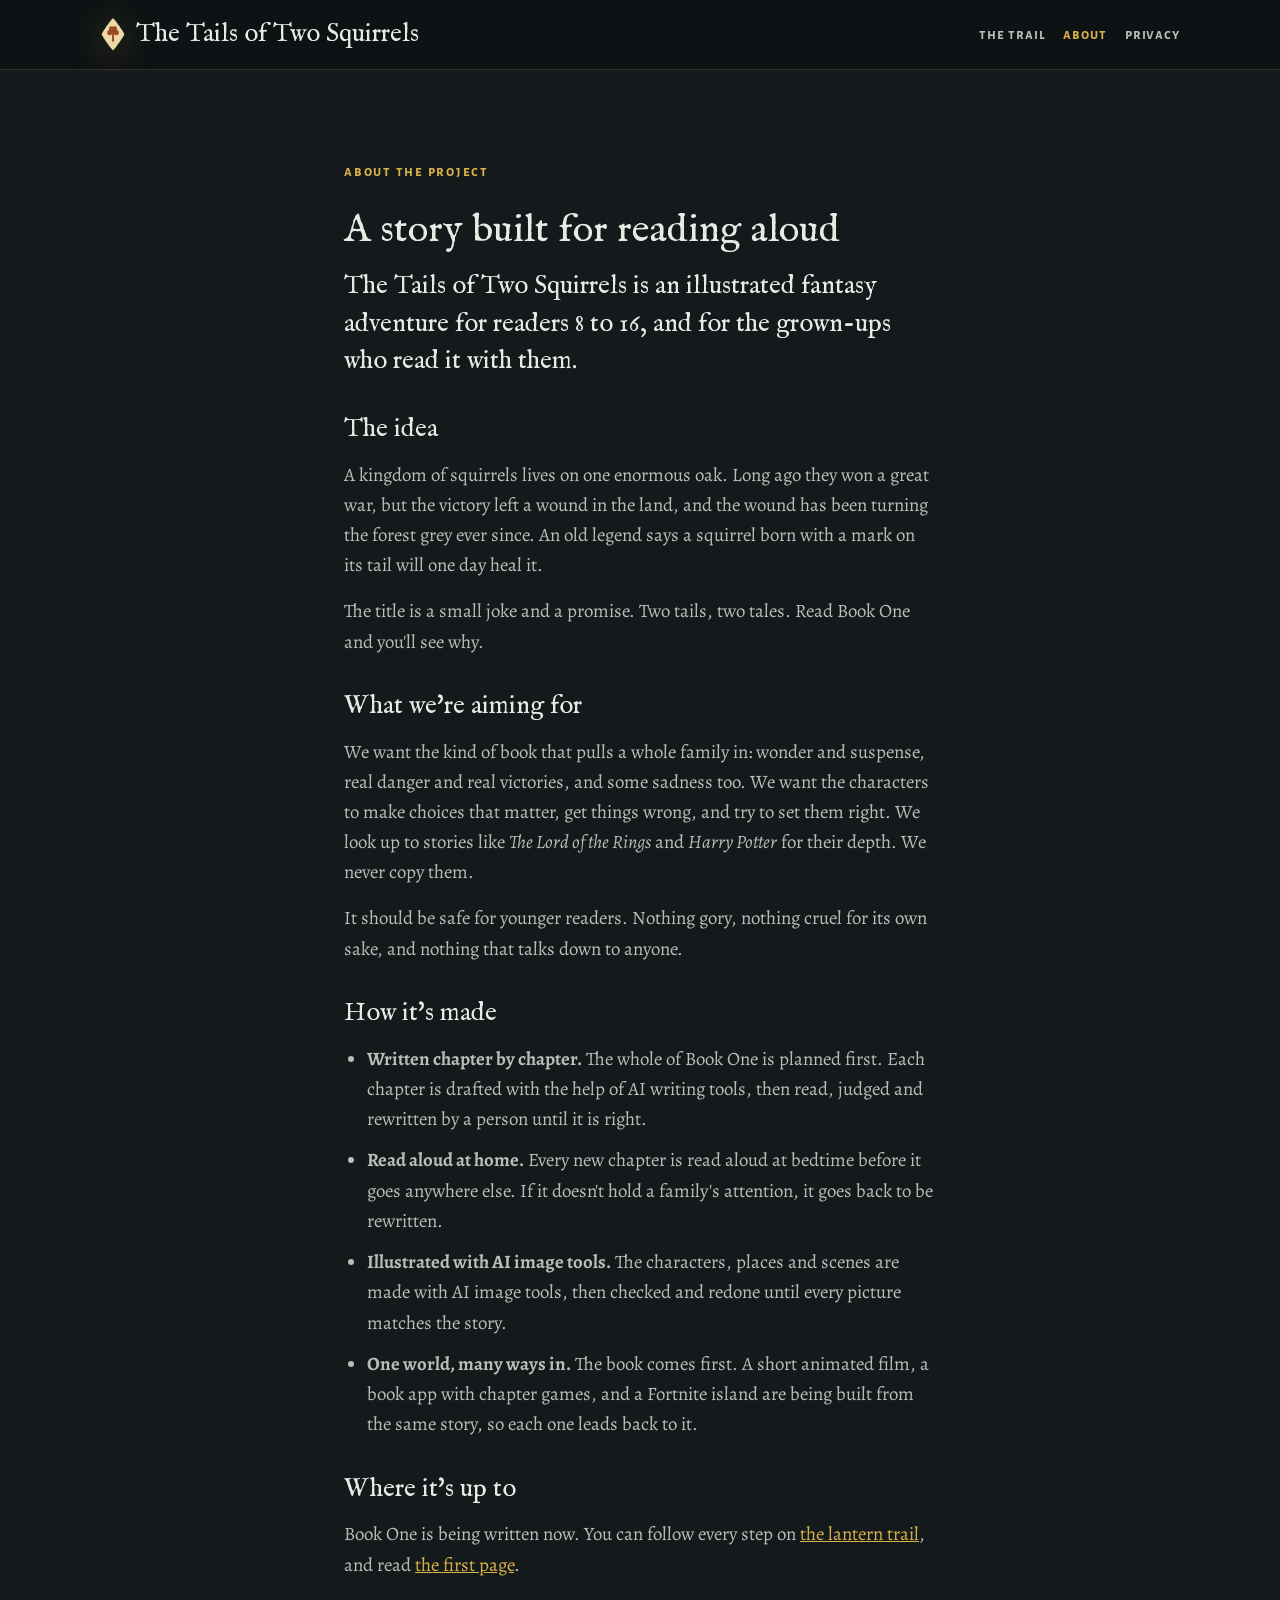
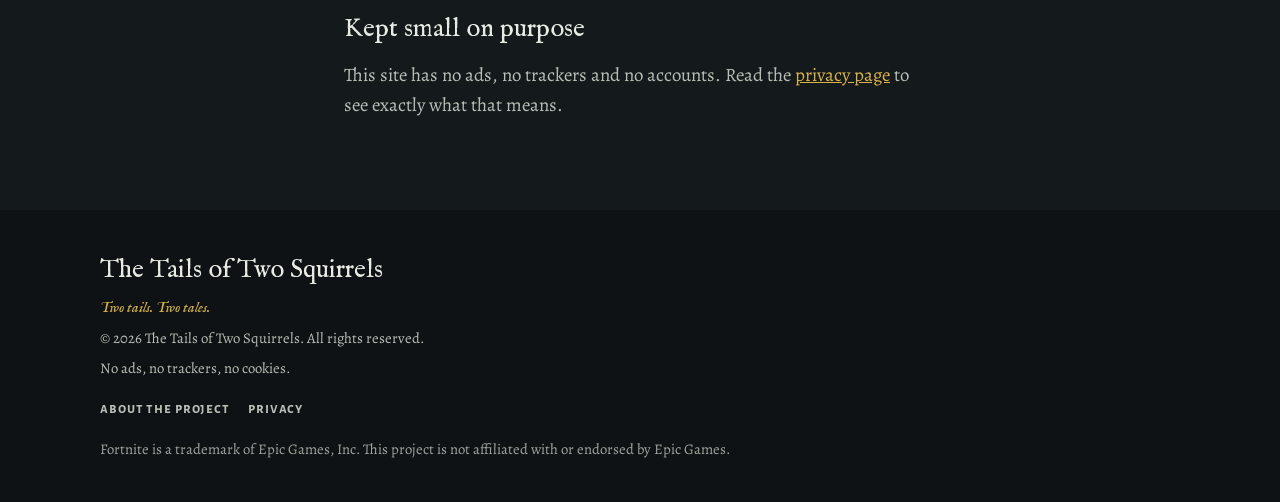
==== about.html @ 354cfd01 "site v1" ====
<!doctype html>
<html lang="en">
<head>
<meta charset="utf-8">
<meta name="viewport" content="width=device-width, initial-scale=1, viewport-fit=cover">
<title>About the Project | The Tails of Two Squirrels</title>
<meta name="description" content="What The Tails of Two Squirrels is, who it is for, and how it is being made.">
<meta name="theme-color" content="#14191c">
<link rel="icon" href="data:image/svg+xml,<svg xmlns='http://www.w3.org/2000/svg' viewBox='0 0 120 160'><path d='M60 6 C64 6 112 72 112 80 C112 88 64 154 60 154 C56 154 8 88 8 80 C8 72 56 6 60 6 Z' fill='%23EBD9A6'/><g fill='%239A4A26'><circle cx='60' cy='62' r='17'/><circle cx='45' cy='72' r='12'/><circle cx='75' cy='72' r='12'/><circle cx='52' cy='54' r='11'/><circle cx='68' cy='54' r='11'/><path d='M56 78 L64 78 L65 112 C65 114 55 114 55 112 Z'/></g></svg>">
<link rel="canonical" href="https://thetailsoftwosquirrels.com/about.html">
<style>
@font-face{font-family:"IM Fell English";font-style:normal;font-weight:400;font-display:swap;src:url([data-uri]) format("woff2");}
@font-face{font-family:"IM Fell English";font-style:italic;font-weight:400;font-display:swap;src:url([data-uri]) format("woff2");}
@font-face{font-family:"Alegreya";font-style:normal;font-weight:400;font-display:swap;src:url([data-uri]) format("woff2");}
@font-face{font-family:"Alegreya";font-style:italic;font-weight:400;font-display:swap;src:url([data-uri]) format("woff2");}
@font-face{font-family:"Alegreya";font-style:normal;font-weight:500;font-display:swap;src:url([data-uri]) format("woff2");}
@font-face{font-family:"Alegreya";font-style:normal;font-weight:700;font-display:swap;src:url([data-uri]) format("woff2");}
@font-face{font-family:"Alegreya Sans SC";font-style:normal;font-weight:500;font-display:swap;src:url([data-uri]) format("woff2");}
@font-face{font-family:"Alegreya Sans SC";font-style:normal;font-weight:700;font-display:swap;src:url([data-uri]) format("woff2");}
/* Layout: a seam down the middle. The hero splits light kingdom / Dark Forest; bands below alternate
   warm day and blue-grey night; the title itself changes colour at the seam. One committed look, both bands always shown. */
:root {
  color-scheme: dark;
  --night: #14191c;      /* Dark Forest ground, slight blue-green */
  --night-2: #1d2427;    /* raised night surface */
  --ash: #b9bfb6;        /* grey-forest text on night */
  --mist: #e7ebe4;       /* headings on night */
  --day: #f3e3bd;        /* kingdom daylight, honey parchment */
  --day-2: #fbf1d8;      /* raised day surface */
  --ink: #2a1d14;        /* text on day, bark-brown */
  --ink-soft: #5b4636;
  --russet: #b4532a;     /* squirrel fur, the accent */
  --gold: #d9b24a;       /* lantern gold, used on night */
  --gold-deep: #7a5712;  /* gold that reads on day */
  --moss: #33452e;
  --royal: #2f4f8a;      /* kingdom blue */
  --rot: #7fcfc0;        /* cool rot-glow, used sparingly */
  --cream-mark: #ebd9a6;

  --f-display: "IM Fell English", "Iowan Old Style", "Palatino Linotype", Palatino, Georgia, serif;
  --f-body: "Alegreya", "Iowan Old Style", "Palatino Linotype", Georgia, serif;
  --f-label: "Alegreya Sans SC", "Gill Sans", "Trebuchet MS", system-ui, sans-serif;

  --step--1: clamp(0.84rem, 0.8rem + 0.15vw, 0.92rem);
  --step-0: clamp(1.06rem, 1rem + 0.25vw, 1.18rem);
  --step-1: clamp(1.3rem, 1.15rem + 0.6vw, 1.6rem);
  --step-2: clamp(1.7rem, 1.4rem + 1.3vw, 2.5rem);
  --step-3: clamp(2.6rem, 1.8rem + 3.6vw, 5rem);

  --gutter: clamp(16px, 4vw, 40px);
  --radius: 6px;
}

*, *::before, *::after { box-sizing: border-box; }
html { scroll-behavior: smooth; }
@media (prefers-reduced-motion: reduce) { html { scroll-behavior: auto; } }
body {
  margin: 0;
  background: var(--night);
  color: var(--ash);
  font-family: var(--f-body);
  font-size: var(--step-0);
  line-height: 1.6;
  -webkit-font-smoothing: antialiased;
}
img { max-width: 100%; height: auto; display: block; }
figure { margin: 0; }
h1, h2, h3 { font-family: var(--f-display); font-weight: 400; line-height: 1.12; text-wrap: balance; margin: 0; }
h2 { font-size: var(--step-2); }
h3 { font-size: var(--step-1); }
p { margin: 0; }
a { color: inherit; }
:focus-visible { outline: 3px solid var(--gold); outline-offset: 3px; border-radius: 2px; }

.skip { position: absolute; left: -9999px; top: 0; background: var(--gold); color: var(--ink); padding: 8px 14px; z-index: 10; }
.skip:focus { left: 16px; top: 16px; }

.wrap { max-width: 1160px; margin-inline: auto; padding-inline: var(--gutter); }
.band { padding-block: clamp(48px, 7vw, 96px); }
.band-night { background: var(--night); color: var(--ash); }
.band-night h2, .band-night h3 { color: var(--mist); }
.band-day { background: var(--day); color: var(--ink); }
.band-day h2, .band-day h3 { color: var(--ink); }

.eyebrow {
  font-family: var(--f-label); font-weight: 700; letter-spacing: 0.12em; text-transform: lowercase;
  font-size: var(--step--1); color: var(--gold); margin-bottom: 0.6rem;
}
.band-day .eyebrow { color: var(--gold-deep); }
.section-head { display: grid; gap: 0.25rem; max-width: 44rem; margin-bottom: clamp(28px, 5vw, 48px); }
.lede { margin-top: 0.75rem; }

/* ---------- Hero: the whole world in one long view ---------- */
.hero { position: relative; background: var(--night); color: var(--mist); overflow: hidden; }
.world { position: relative; overflow-x: auto; overflow-y: hidden; scrollbar-width: none; -webkit-overflow-scrolling: touch; }
.world::-webkit-scrollbar { display: none; }
.world-pan { position: relative; width: 260%; }
.world-img { width: 100%; height: auto; display: block; }
.world::after { content: ""; position: absolute; inset: 0; pointer-events: none; }
.pins { list-style: none; margin: 0; padding: 0; position: absolute; inset: 0; }
.pin { position: absolute; left: var(--x); top: var(--y); transform: translate(-50%, -50%); }
.pin a { display: flex; align-items: center; gap: 6px; text-decoration: none; }
.pin-n {
  width: 28px; height: 28px; display: grid; place-items: center; border-radius: 50%;
  background: rgba(20,25,28,0.78); border: 1.5px solid var(--gold); color: var(--gold);
  font-family: var(--f-label); font-weight: 700; font-size: 0.85rem;
  box-shadow: 0 0 0 4px rgba(217,178,74,0.18);
}
.pin-l {
  font-family: var(--f-label); font-weight: 700; letter-spacing: 0.06em; text-transform: lowercase; font-size: 0.82rem;
  color: var(--mist); background: rgba(20,25,28,0.72); padding: 3px 9px; border-radius: 999px; white-space: nowrap;
}
.pin a:hover .pin-n, .pin a:focus-visible .pin-n { background: var(--gold); color: #14191c; }
.swipe-hint {
  position: absolute; right: 12px; bottom: 12px; font-family: var(--f-label); font-weight: 700; letter-spacing: 0.06em;
  text-transform: lowercase; font-size: 0.78rem; color: var(--mist); background: rgba(20,25,28,0.72); padding: 5px 10px; border-radius: 999px; pointer-events: none;
}
.world-wrap { position: relative; }
.world-fade { position: absolute; left: 0; right: 0; bottom: 0; height: 30%; background: linear-gradient(0deg, var(--night), rgba(20,25,28,0)); pointer-events: none; }

.hero-copy {
  position: relative; display: grid; justify-items: center; text-align: center; gap: 0.9rem;
  padding: 0 var(--gutter) clamp(48px, 8vw, 88px); margin-top: -1.2rem;
}
.mark { width: 60px; height: auto; filter: drop-shadow(0 4px 18px rgba(217,178,74,0.35)); }
.mark-small { width: 52px; flex: none; }
.hero .eyebrow { margin: 0.2rem 0 0; }
.title {
  font-size: var(--step-3); line-height: 1.02; max-width: 12ch;
  background: linear-gradient(90deg, #f6d27a 0%, #f0c35a 38%, #c9d3cf 72%, #aebbb8 100%);
  -webkit-background-clip: text; background-clip: text; color: transparent;
}
.t-small { font-style: italic; font-size: 0.62em; }
.tagline { font-family: var(--f-display); font-style: italic; font-size: var(--step-1); color: var(--mist); }
.hero-sub { max-width: 36rem; color: var(--mist); }
.hero-links { display: flex; flex-wrap: wrap; justify-content: center; gap: 12px; margin-top: 0.5rem; }
.hero-links a {
  font-family: var(--f-label); font-weight: 700; letter-spacing: 0.06em; text-transform: lowercase;
  text-decoration: none; padding: 10px 18px; border-radius: 999px; border: 1px solid rgba(231,235,228,0.35);
  min-height: 44px; display: inline-flex; align-items: center;
}
.hero-links a:first-child { background: var(--gold); color: var(--ink); border-color: var(--gold); }
.hero-links a:hover { border-color: var(--mist); }

@media (min-width: 760px) {
  .world { overflow: hidden; }
  .world-pan { width: 100%; }
  .swipe-hint { display: none; }
  .hero-copy { margin-top: clamp(-9rem, -10vw, -4rem); }
  .world-fade { height: 45%; }
  .mark { width: 72px; }
}
@media (max-width: 759px) {
  .pin-l { display: none; }
}

/* ---------- Legend ---------- */
.legend-grid { display: grid; gap: clamp(28px, 5vw, 64px); align-items: start; }
.legend-art img { border-radius: var(--radius); }
.legend-art figcaption { font-size: var(--step--1); color: var(--ash); opacity: 0.8; margin-top: 0.5rem; font-style: italic; }
.legend-text { display: grid; gap: 1rem; max-width: 36rem; min-width: 0; }
.legend-text h2 { margin-bottom: 0.25rem; }
.kicker { color: var(--mist); font-style: italic; }
.rhyme {
  margin: 0.75rem 0 0; padding: 1.1rem 0 0; border-top: 1px solid rgba(217,178,74,0.4);
  font-family: var(--f-display); font-size: var(--step-1); line-height: 1.4; color: var(--gold);
}
.rhyme footer { font-family: var(--f-label); font-size: var(--step--1); letter-spacing: 0.1em; text-transform: lowercase; color: var(--ash); margin-top: 0.5rem; }
@media (min-width: 900px) {
  .legend-grid { grid-template-columns: 1.05fr 1fr; }
  .legend-art { position: sticky; top: calc(env(safe-area-inset-top, 0px) + 24px); }
}

/* ---------- Cast (split band) ---------- */
.band-split { background: var(--night-2); color: var(--ash); }
.band-split .section-head h2 { color: var(--mist); }
.cast-note { margin-top: 0.5rem; }
.cast { list-style: none; margin: 0; padding: 0; display: grid; gap: 14px; grid-template-columns: 1fr; }
.who { display: grid; align-content: start; grid-template-columns: 112px 1fr; gap: 16px; align-items: center; padding: 14px; border-radius: var(--radius); }
.who img { width: 112px; aspect-ratio: 340 / 560; object-fit: cover; object-position: top; border-radius: 4px; background: #555; }
.who-text { display: grid; gap: 0.3rem; min-width: 0; }
.who-light { background: var(--day-2); color: var(--ink); }
.who-light h3 { color: var(--ink); }
.who-light .role { color: var(--royal); }
.who-dark { background: #101416; color: var(--ash); box-shadow: inset 0 0 0 1px rgba(127,207,192,0.18); }
.who-dark h3 { color: var(--mist); }
.who-dark .role { color: var(--rot); }
.role { font-family: var(--f-label); font-weight: 700; letter-spacing: 0.1em; text-transform: lowercase; font-size: var(--step--1); }
@media (min-width: 640px) {
  .cast { grid-template-columns: repeat(2, minmax(0, 1fr)); }
  .cast > :last-child { grid-column: 1 / -1; }
}
@media (min-width: 1000px) {
  .cast { grid-template-columns: repeat(5, minmax(0, 1fr)); }
  .cast > :last-child { grid-column: auto; }
  .who { grid-template-columns: 1fr; align-items: start; }
  .who img { width: 100%; }
}

/* ---------- World ---------- */
.places { display: grid; gap: 18px; grid-template-columns: 1fr; }
.place { display: grid; background: var(--day-2); border-radius: var(--radius); overflow: hidden; }
.place img { width: 100%; aspect-ratio: 16 / 9; object-fit: cover; }
.place-text { padding: 18px 20px 22px; display: grid; gap: 0.4rem; min-width: 0; }
.place-text p { color: var(--ink-soft); }
.place-dark { background: var(--night-2); }
.place-dark h3 { color: var(--mist); }
.place-dark .place-text p { color: var(--ash); }
@media (min-width: 760px) {
  .places { grid-template-columns: repeat(2, minmax(0, 1fr)); }
  .place-wide { grid-column: 1 / -1; grid-template-columns: 1.5fr 1fr; align-items: center; }
  .place-wide img { height: 100%; }
}

/* ---------- The lantern trail ---------- */
.trail-band { position: relative; background: var(--night); color: var(--ash); overflow: hidden; }
.trail-band h2, .trail-band h3 { color: var(--mist); }
.trail-bg { position: absolute; inset: 0; background: url("assets/img/world-1200.webp") center / cover no-repeat; opacity: 0.16; filter: blur(2px) saturate(0.7); }
.trail-band .wrap { position: relative; }
.legend-key { list-style: none; margin: 0.9rem 0 0; padding: 0; display: flex; flex-wrap: wrap; gap: 18px; font-family: var(--f-label); font-weight: 700; letter-spacing: 0.06em; text-transform: lowercase; font-size: var(--step--1); }
.legend-key li { display: inline-flex; align-items: center; gap: 8px; }

.lamp { --s: 22px; width: var(--s); height: calc(var(--s) * 1.25); display: inline-block; flex: none; position: relative;
  clip-path: polygon(50% 0, 100% 50%, 50% 100%, 0 50%); }
.lamp-lit { background: radial-gradient(circle at 50% 55%, #fff4c9 0 18%, #f2c75b 40%, #c98f22 100%); filter: drop-shadow(0 0 8px rgba(242,199,91,0.9)); }
.lamp-now { background: radial-gradient(circle at 50% 55%, #fff1c0 0 12%, #e9b44c 45%, #8a5d18 100%); animation: flicker 2.6s infinite ease-in-out; }
.lamp-dark { background: #3a4347; box-shadow: inset 0 0 0 2px #59646a; }
@keyframes flicker { 0%,100% { opacity: 1; } 40% { opacity: 0.62; } 55% { opacity: 0.95; } 70% { opacity: 0.7; } }
@media (prefers-reduced-motion: reduce) { .lamp-now { animation: none; opacity: 0.85; } }

.trail { list-style: none; margin: 0; padding: 0; position: relative; display: grid; gap: 18px; }
.trail::before { content: ""; position: absolute; left: 19px; top: 8px; bottom: 8px; width: 2px;
  background: linear-gradient(180deg, #f2c75b 0%, #e9b44c 45%, #59646a 75%, rgba(89,100,106,0) 100%); }
.step { position: relative; display: grid; grid-template-columns: 40px 1fr; gap: 14px; align-items: start; }
.step > .lamp { --s: 28px; margin: 14px 0 0 6px; }
.step-card { background: rgba(29,36,39,0.92); border-radius: var(--radius); padding: 16px 18px 18px; display: grid; gap: 0.4rem; min-width: 0; box-shadow: inset 0 0 0 1px rgba(231,235,228,0.07); }
.step-card img { border-radius: 4px; aspect-ratio: 16 / 9; object-fit: cover; width: 100%; margin-bottom: 0.4rem; }
.is-dark .step-card { background: rgba(20,25,28,0.85); }
.is-dark .step-card img { filter: saturate(0.6) brightness(0.8); }
.status { justify-self: start; font-family: var(--f-label); font-weight: 700; letter-spacing: 0.08em; text-transform: lowercase; font-size: var(--step--1); padding: 2px 10px; border-radius: 999px; border: 1px solid currentColor; }
.is-lit .status { color: #14191c; background: var(--gold); border-color: var(--gold); }
.is-now .status { color: var(--gold); }
.is-dark .status { color: var(--ash); border-style: dashed; }
.step-big .step-card { box-shadow: inset 0 0 0 1px rgba(217,178,74,0.45), 0 0 40px rgba(217,178,74,0.08); }
.meter { display: flex; flex-wrap: wrap; gap: 5px; margin-top: 0.4rem; }
.m { width: 12px; height: 15px; clip-path: polygon(50% 0, 100% 50%, 50% 100%, 0 50%); background: #3a4347; }
.m.on { background: radial-gradient(circle at 50% 55%, #fff4c9 0 18%, #f2c75b 45%, #c98f22 100%); }
.meter-label { font-family: var(--f-label); letter-spacing: 0.06em; font-size: var(--step--1); text-transform: lowercase; color: var(--ash); }
.meter-label strong { color: var(--gold); font-size: 1.15em; }
.nodates { margin-top: 22px; font-style: italic; color: var(--ash); }

@media (min-width: 900px) {
  .trail::before { left: 50%; transform: translateX(-50%); }
  .step { grid-template-columns: 1fr 56px 1fr; gap: 0; }
  .step > .lamp { grid-column: 2; grid-row: 1; justify-self: center; margin: 18px 0 0; }
  .step-card { grid-row: 1; max-width: 30rem; }
  .step:nth-child(odd) .step-card { grid-column: 1; justify-self: end; }
  .step:nth-child(even) .step-card { grid-column: 3; justify-self: start; }
  .trail { gap: 8px; }
}

/* ---------- The first page ---------- */
.first-page { border-top: 1px solid rgba(217,178,74,0.25); }
.fp-grid { display: grid; gap: clamp(24px, 4vw, 56px); align-items: start; }
.fp-intro { display: grid; gap: 0.7rem; max-width: 26rem; }
.next { display: flex; align-items: center; gap: 10px; font-family: var(--f-label); letter-spacing: 0.05em; text-transform: lowercase; margin-top: 0.4rem; }
.next strong { color: var(--gold); }
.page {
  position: relative; background: #f6ead0; color: #2a1d14; border-radius: 4px; padding: clamp(22px, 5vw, 48px);
  font-size: clamp(1.05rem, 1rem + 0.3vw, 1.2rem); line-height: 1.7; display: grid; gap: 0.9em; max-width: 40rem;
  box-shadow: 0 24px 60px rgba(0,0,0,0.45), 0 0 0 1px rgba(122,87,18,0.25), 0 0 120px rgba(242,199,91,0.10);
  background-image: radial-gradient(ellipse at 30% 0%, rgba(255,255,255,0.5), transparent 60%), radial-gradient(ellipse at 100% 100%, rgba(122,87,18,0.12), transparent 55%);
}
.page-head { font-family: var(--f-label); font-weight: 700; letter-spacing: 0.1em; text-transform: lowercase; font-size: var(--step--1); color: #7a5712; }
.dropcap::first-letter { font-family: var(--f-display); float: left; font-size: 3.6em; line-height: 0.82; padding: 0.06em 0.1em 0 0; color: #9a4a26; }
.letter { padding-left: 1em; border-left: 2px solid rgba(122,87,18,0.4); }
.page-end { font-family: var(--f-display); font-size: 1.15em; }
.page-turn { justify-self: end; font-family: var(--f-display); font-style: italic; color: #7a5712; }
.follow-row { display: flex; gap: 22px; align-items: flex-start; margin-top: clamp(40px, 6vw, 72px); max-width: 48rem; }
.follow-row > div { display: grid; gap: 0.6rem; min-width: 0; }
.follow-row h3 { color: var(--mist); }
.follow-actions { display: flex; flex-wrap: wrap; gap: 12px; margin-top: 0.6rem; }
.btn { font-family: var(--f-label); font-weight: 700; letter-spacing: 0.06em; text-transform: lowercase; text-decoration: none;
  padding: 11px 20px; border-radius: 999px; border: 1px solid rgba(231,235,228,0.35); color: var(--mist); min-height: 44px; display: inline-flex; align-items: center; }
.btn-gold { background: var(--gold); border-color: var(--gold); color: #14191c; }
.btn-ghost:hover { border-color: var(--mist); }
.url { font-family: var(--f-label); letter-spacing: 0.08em; color: var(--gold); font-size: var(--step--1); user-select: all; }
@media (min-width: 900px) { .fp-grid { grid-template-columns: 0.8fr 1.2fr; } .fp-intro { position: sticky; top: calc(env(safe-area-inset-top, 0px) + 24px); } }

/* ---------- Footer ---------- */
.site-foot { background: #0e1214; color: var(--ash); padding-block: 40px; font-size: var(--step--1); }
.foot-grid { display: grid; gap: 0.4rem; }
.foot-title { font-family: var(--f-display); font-size: var(--step-1); color: var(--mist); }
.fine { opacity: 0.85; }
.foot-tag { font-family: var(--f-display); font-style: italic; color: var(--gold); }

@media (min-width: 900px) { .legend-grid { grid-template-columns: 1fr 1.1fr; } }

/* ---------- Sub pages (About, Privacy) ---------- */
.sub-head { background: #0e1214; border-bottom: 1px solid rgba(217,178,74,0.2); padding-block: 14px; }
.sub-head-row { display: flex; flex-wrap: wrap; align-items: center; justify-content: space-between; gap: 10px 20px; }
.home-link { display: inline-flex; align-items: center; gap: 10px; text-decoration: none; font-family: var(--f-display); font-size: var(--step-1); color: var(--mist); }
.mark-tiny { width: 26px; height: auto; }
.sub-nav, .foot-nav { display: flex; flex-wrap: wrap; gap: 6px 18px; font-family: var(--f-label); font-weight: 700; letter-spacing: 0.06em; text-transform: lowercase; font-size: var(--step--1); }
.sub-nav a, .foot-nav a { color: var(--ash); text-decoration: none; padding: 6px 0; }
.sub-nav a:hover, .foot-nav a:hover, .sub-nav a[aria-current="page"] { color: var(--gold); }
.prose-page { min-height: 60vh; }
.prose { max-width: 42rem; display: grid; gap: 1rem; }
.prose h1 { font-size: var(--step-2); color: var(--mist); }
.prose h2 { font-size: var(--step-1); color: var(--mist); margin-top: 1.2rem; }
.prose a { color: var(--gold); }
.lede-big { font-size: var(--step-1); line-height: 1.45; color: var(--mist); font-family: var(--f-display); }
.how, .short-version ul { margin: 0; padding-left: 1.2em; display: grid; gap: 0.7rem; }
.short-version { background: var(--night-2); border-radius: var(--radius); padding: 18px 22px 22px; box-shadow: inset 0 0 0 1px rgba(217,178,74,0.3); }
.short-version h2 { margin-top: 0; }
.updated { font-style: italic; opacity: 0.85; margin-top: 1rem; }
.foot-nav { margin: 0.3rem 0; }
</style>
</head>
<body>
<header class="sub-head">
  <div class="wrap sub-head-row">
    <a class="home-link" href="index.html" aria-label="The Tails of Two Squirrels, home">
      <svg class="mark mark-tiny" viewBox="0 0 120 160" aria-hidden="true"><path d="M60 6 C64 6 112 72 112 80 C112 88 64 154 60 154 C56 154 8 88 8 80 C8 72 56 6 60 6 Z" fill="#EBD9A6"/><g fill="#9A4A26"><circle cx="60" cy="62" r="17"/><circle cx="45" cy="72" r="12"/><circle cx="75" cy="72" r="12"/><circle cx="52" cy="54" r="11"/><circle cx="68" cy="54" r="11"/><path d="M56 78 L64 78 L65 112 C65 114 55 114 55 112 Z"/></g></svg>
      <span>The Tails of Two Squirrels</span>
    </a>
    <nav class="sub-nav" aria-label="Site"><a href="index.html#roadmap">The trail</a><a href="about.html" aria-current="page">About</a><a href="privacy.html">Privacy</a></nav>
  </div>
</header>
<main class="band band-night prose-page">
  <div class="wrap prose">
    <p class="eyebrow">About the project</p>
    <h1>A story built for reading aloud</h1>
    <p class="lede-big">The Tails of Two Squirrels is an illustrated fantasy adventure for readers 8 to 16, and for the grown-ups who read it with them.</p>

    <h2>The idea</h2>
    <p>A kingdom of squirrels lives on one enormous oak. Long ago they won a great war, but the victory left a wound in the land, and the wound has been turning the forest grey ever since. An old legend says a squirrel born with a mark on its tail will one day heal it.</p>
    <p>The title is a small joke and a promise. Two tails, two tales. Read Book One and you'll see why.</p>

    <h2>What we're aiming for</h2>
    <p>We want the kind of book that pulls a whole family in: wonder and suspense, real danger and real victories, and some sadness too. We want the characters to make choices that matter, get things wrong, and try to set them right. We look up to stories like <em>The Lord of the Rings</em> and <em>Harry Potter</em> for their depth. We never copy them.</p>
    <p>It should be safe for younger readers. Nothing gory, nothing cruel for its own sake, and nothing that talks down to anyone.</p>

    <h2>How it's made</h2>
    <ul class="how">
      <li><strong>Written chapter by chapter.</strong> The whole of Book One is planned first. Each chapter is drafted with the help of AI writing tools, then read, judged and rewritten by a person until it is right.</li>
      <li><strong>Read aloud at home.</strong> Every new chapter is read aloud at bedtime before it goes anywhere else. If it doesn't hold a family's attention, it goes back to be rewritten.</li>
      <li><strong>Illustrated with AI image tools.</strong> The characters, places and scenes are made with AI image tools, then checked and redone until every picture matches the story.</li>
      <li><strong>One world, many ways in.</strong> The book comes first. A short animated film, a book app with chapter games, and a Fortnite island are being built from the same story, so each one leads back to it.</li>
    </ul>

    <h2>Where it's up to</h2>
    <p>Book One is being written now. You can follow every step on <a href="index.html#roadmap">the lantern trail</a>, and read <a href="index.html#first-page">the first page</a>.</p>

    <h2>Kept small on purpose</h2>
    <p>This site has no ads, no trackers and no accounts. Read the <a href="privacy.html">privacy page</a> to see exactly what that means.</p>
  </div>
</main>

<footer class="site-foot">
  <div class="wrap foot-grid">
    <p class="foot-title">The Tails of Two Squirrels</p>
    <p class="foot-tag">Two tails. Two tales.</p>
    <p>&copy; 2026 The Tails of Two Squirrels. All rights reserved.</p>
    <p>No ads, no trackers, no cookies.</p>
    <nav class="foot-nav" aria-label="More"><a href="about.html">About the project</a><a href="privacy.html">Privacy</a></nav>
    <p class="fine">Fortnite is a trademark of Epic Games, Inc. This project is not affiliated with or endorsed by Epic Games.</p>
  </div>
</footer>
</body>
</html>
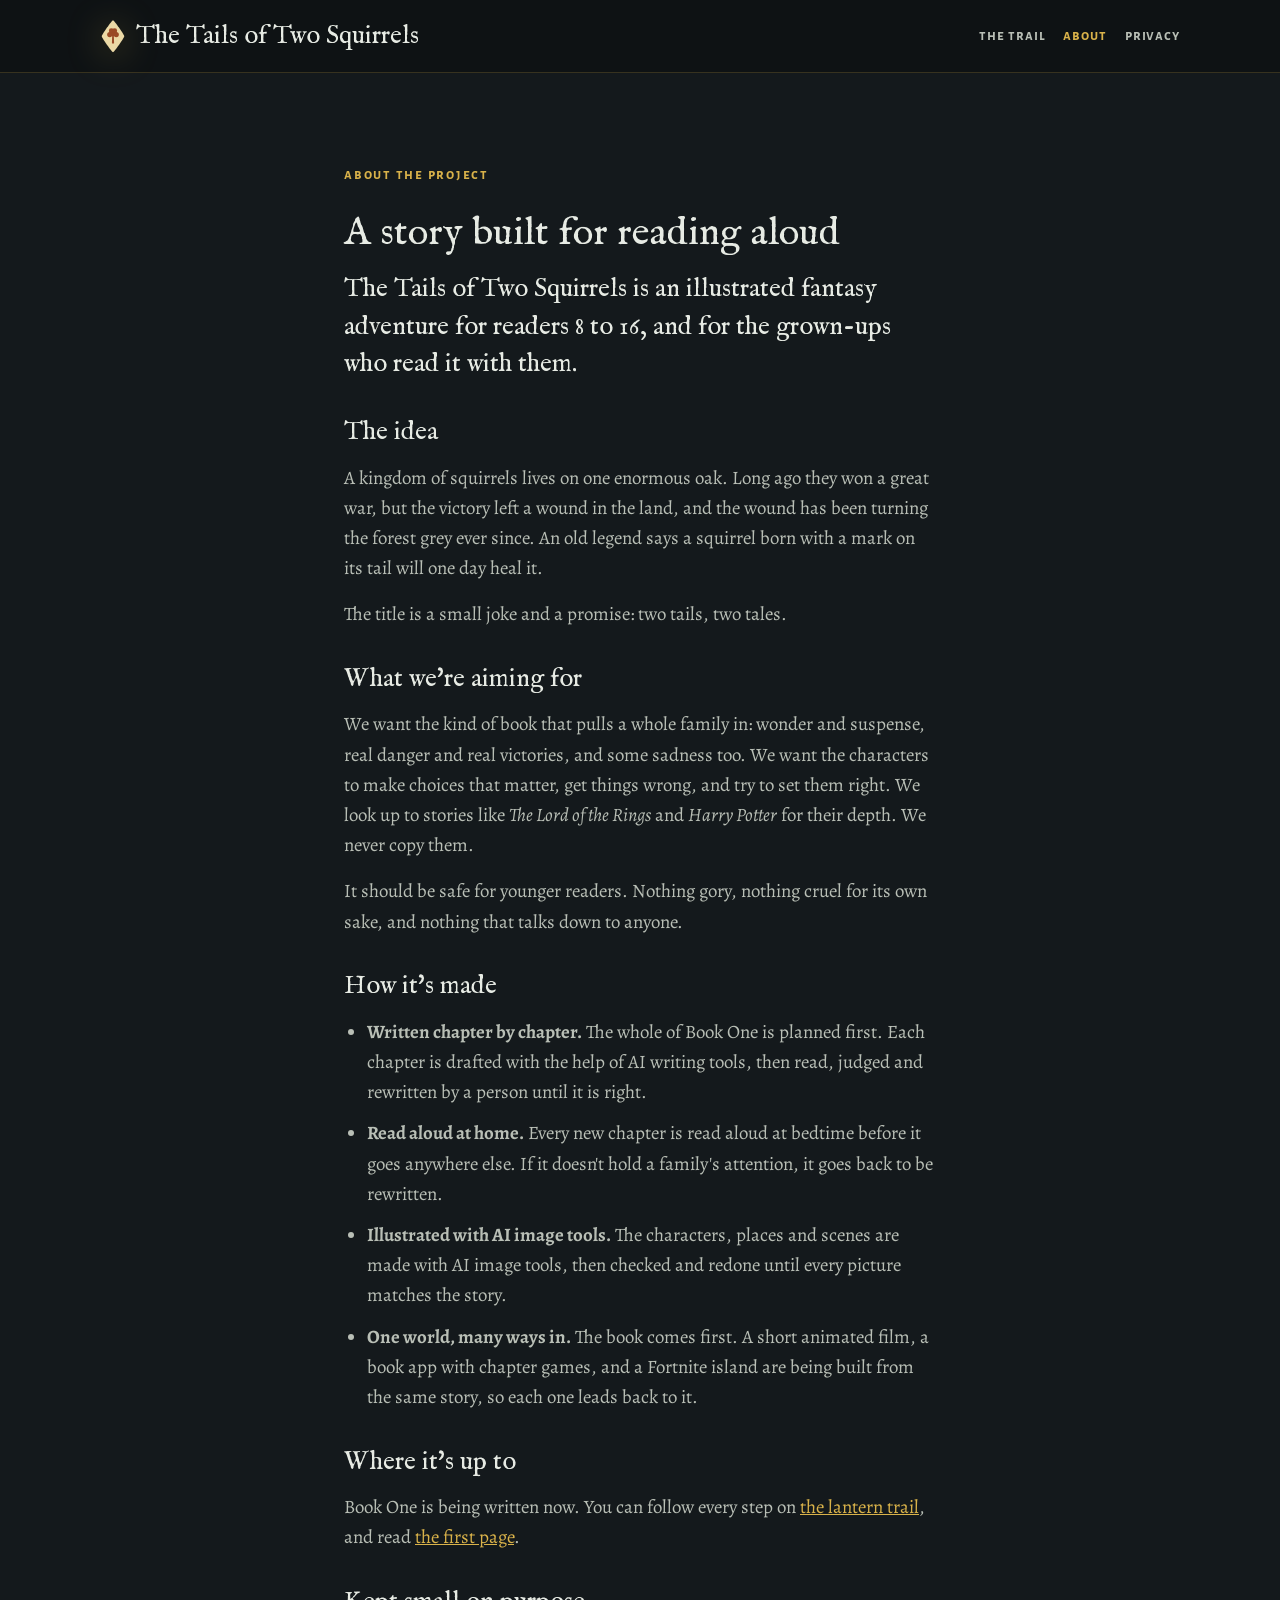
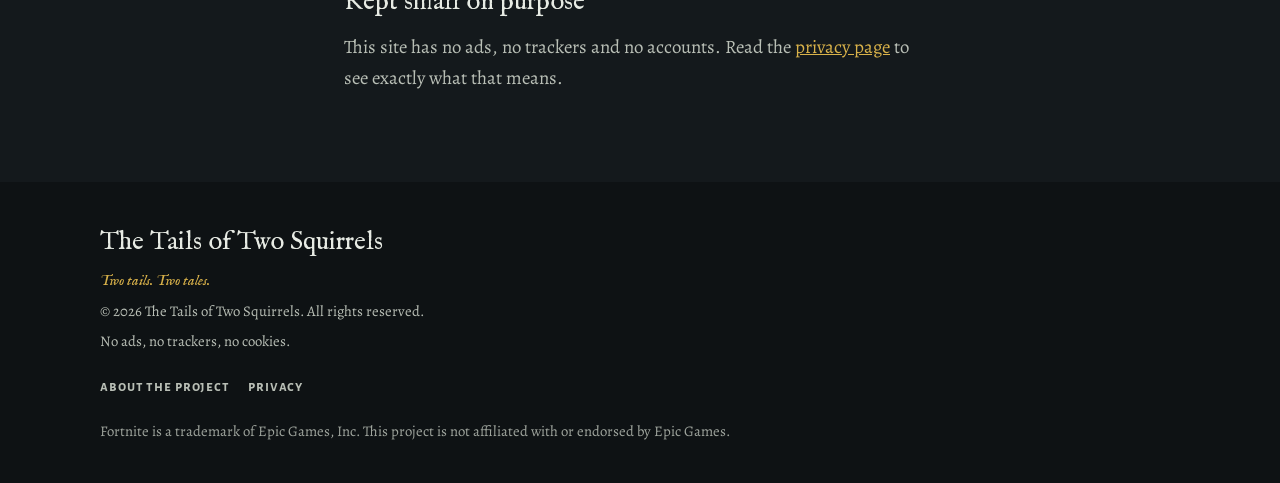
==== commit f2250a37: "site v3 + v3b Co-Authored-By: Claude Sonnet 5.5 <noreply@anthropic.com>" ====
--- a/about.html
+++ b/about.html
@@ -8,314 +8,9 @@
 <meta name="theme-color" content="#14191c">
 <link rel="icon" href="data:image/svg+xml,<svg xmlns='http://www.w3.org/2000/svg' viewBox='0 0 120 160'><path d='M60 6 C64 6 112 72 112 80 C112 88 64 154 60 154 C56 154 8 88 8 80 C8 72 56 6 60 6 Z' fill='%23EBD9A6'/><g fill='%239A4A26'><circle cx='60' cy='62' r='17'/><circle cx='45' cy='72' r='12'/><circle cx='75' cy='72' r='12'/><circle cx='52' cy='54' r='11'/><circle cx='68' cy='54' r='11'/><path d='M56 78 L64 78 L65 112 C65 114 55 114 55 112 Z'/></g></svg>">
 <link rel="canonical" href="https://thetailsoftwosquirrels.com/about.html">
-<style>
-@font-face{font-family:"IM Fell English";font-style:normal;font-weight:400;font-display:swap;src:url([data-uri]) format("woff2");}
-@font-face{font-family:"IM Fell English";font-style:italic;font-weight:400;font-display:swap;src:url([data-uri]) format("woff2");}
-@font-face{font-family:"Alegreya";font-style:normal;font-weight:400;font-display:swap;src:url([data-uri]) format("woff2");}
-@font-face{font-family:"Alegreya";font-style:italic;font-weight:400;font-display:swap;src:url([data-uri]) format("woff2");}
-@font-face{font-family:"Alegreya";font-style:normal;font-weight:500;font-display:swap;src:url([data-uri]) format("woff2");}
-@font-face{font-family:"Alegreya";font-style:normal;font-weight:700;font-display:swap;src:url([data-uri]) format("woff2");}
-@font-face{font-family:"Alegreya Sans SC";font-style:normal;font-weight:500;font-display:swap;src:url([data-uri]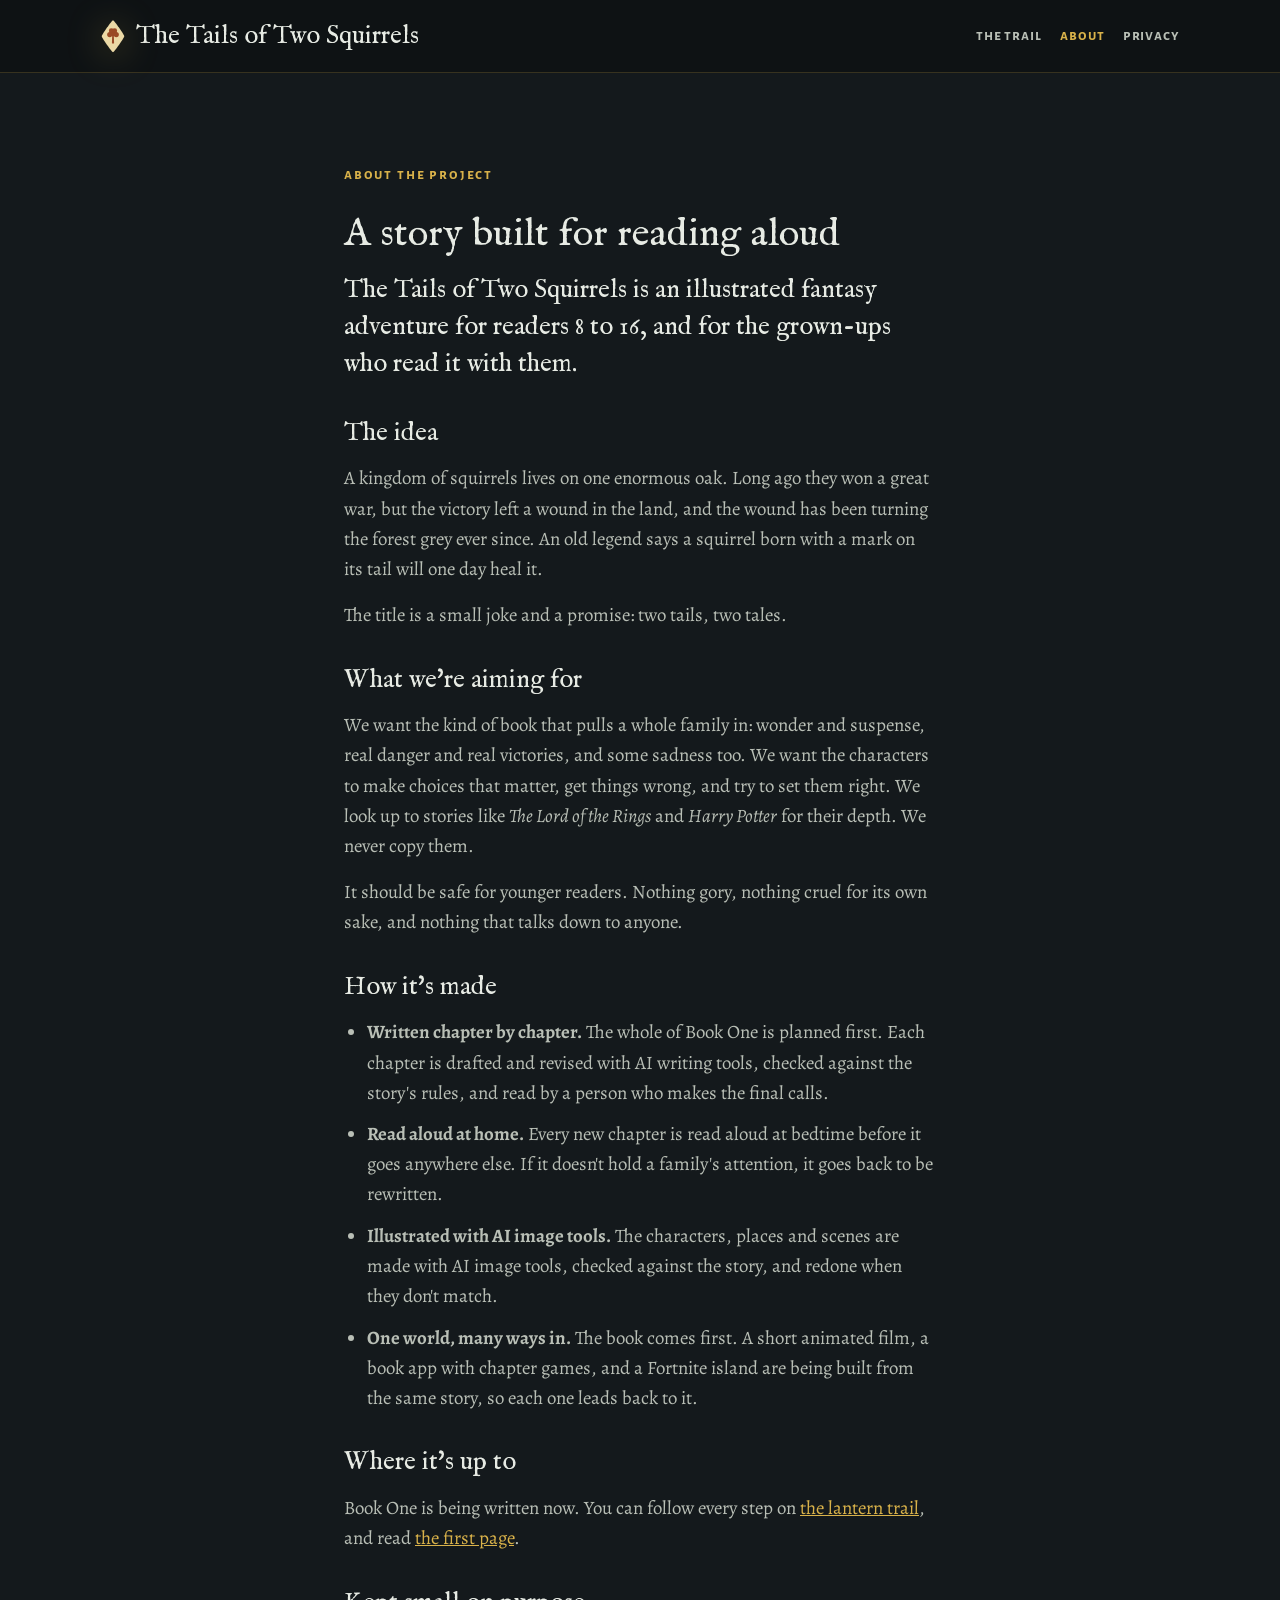
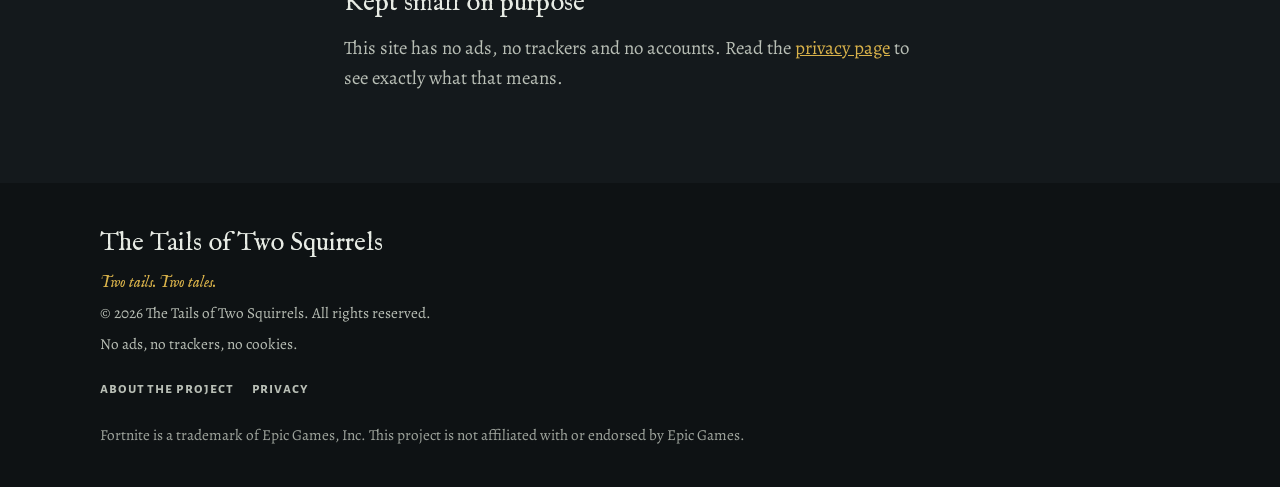
==== commit 723a604c: "site v3c2: remove spoiler image, roadmap + critic fixes" ====
--- a/about.html
+++ b/about.html
@@ -11,6 +11,7 @@
 <link rel="preload" href="assets/fonts/im-fell-english-latin-400-normal.woff2" as="font" type="font/woff2" crossorigin>
 <link rel="preload" href="assets/fonts/alegreya-latin-400-normal.woff2" as="font" type="font/woff2" crossorigin>
 <link rel="stylesheet" href="assets/css/site.css?v=0827ae49">
+<style>:root{--step--1:clamp(.9rem,.85rem + .15vw,.95rem)}.home-link{min-height:44px}</style>
 </head>
 <body>
 <header class="sub-head">
@@ -38,9 +39,9 @@
 
     <h2>How it's made</h2>
     <ul class="how">
-      <li><strong>Written chapter by chapter.</strong> The whole of Book One is planned first. Each chapter is drafted with the help of AI writing tools, then read, judged and rewritten by a person until it is right.</li>
+      <li><strong>Written chapter by chapter.</strong> The whole of Book One is planned first. Each chapter is drafted and revised with AI writing tools, checked against the story's rules, and read by a person who makes the final calls.</li>
       <li><strong>Read aloud at home.</strong> Every new chapter is read aloud at bedtime before it goes anywhere else. If it doesn't hold a family's attention, it goes back to be rewritten.</li>
-      <li><strong>Illustrated with AI image tools.</strong> The characters, places and scenes are made with AI image tools, then checked and redone until every picture matches the story.</li>
+      <li><strong>Illustrated with AI image tools.</strong> The characters, places and scenes are made with AI image tools, checked against the story, and redone when they don't match.</li>
       <li><strong>One world, many ways in.</strong> The book comes first. A short animated film, a book app with chapter games, and a Fortnite island are being built from the same story, so each one leads back to it.</li>
     </ul>
 
